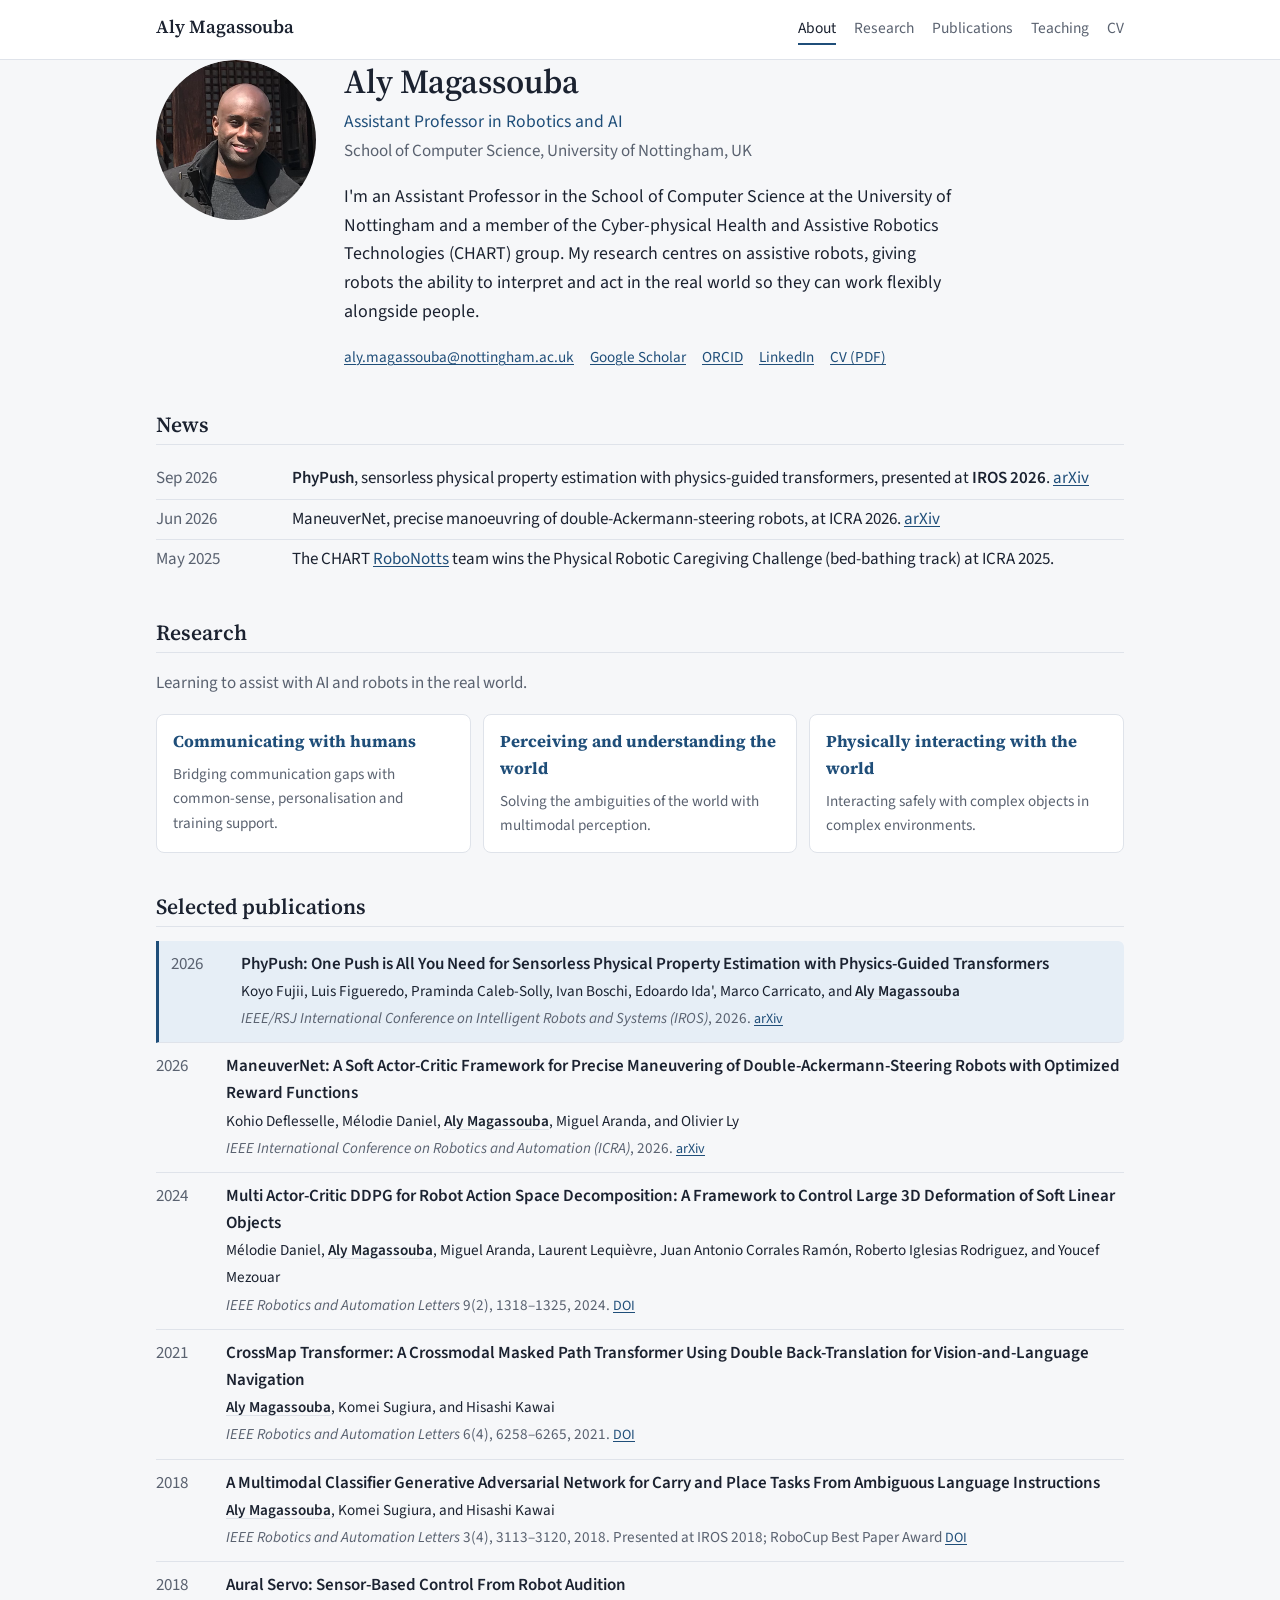
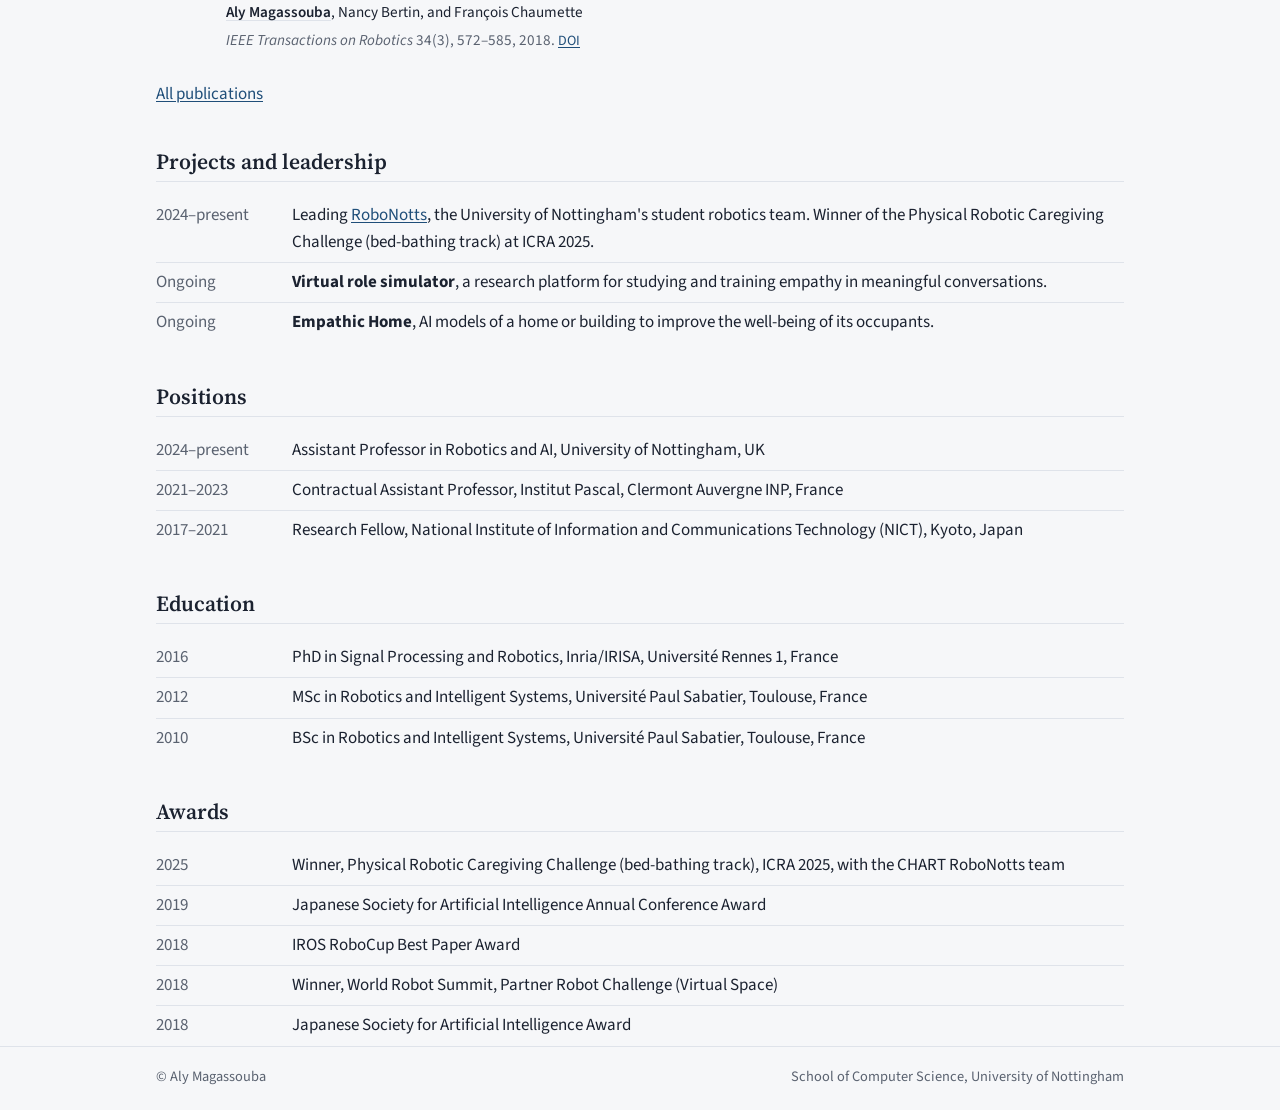
==== index.html @ 6cfc5ab5 "Personal website" ====
<!doctype html>
<html lang="en">
<head>
<meta charset="utf-8">
<meta name="viewport" content="width=device-width, initial-scale=1">
<title>Aly Magassouba</title>
<meta name="description" content="Aly Magassouba, Assistant Professor in Robotics and AI at the University of Nottingham: robot learning, assistive robotics, multimodal perception.">
<link rel="preconnect" href="https://fonts.googleapis.com">
<link rel="preconnect" href="https://fonts.gstatic.com" crossorigin>
<link rel="stylesheet" href="https://fonts.googleapis.com/css2?family=Source+Serif+4:opsz,wght@8..60,500;8..60,600&family=Source+Sans+3:wght@400;600&display=swap">
<link rel="stylesheet" href="assets/style.css">
<link rel="icon" href="assets/favicon.svg" type="image/svg+xml">
</head>
<body>
<header class="site-header">
  <div class="wrap header-inner">
    <a class="brand" href="index.html">Aly Magassouba</a>
    <nav class="nav" aria-label="Main">
      <a href="index.html" data-nav="about" aria-current="page">About</a>
      <a href="research.html" data-nav="research">Research</a>
      <a href="publications.html" data-nav="publications">Publications</a>
      <a href="teaching.html" data-nav="teaching">Teaching</a>
      <a href="cv.pdf" data-nav="cv">CV</a>
    </nav>
  </div>
</header>
<main class="wrap">
<section class="profile">
  <div class="portrait"><img src="assets/photo.png" alt="Aly Magassouba" width="160" height="160"></div>
  <div>
    <h1>Aly Magassouba</h1>
    <p class="role">Assistant Professor in Robotics and AI</p>
    <p class="affil">School of Computer Science, University of Nottingham, UK</p>
    <p class="lede">I'm an Assistant Professor in the School of Computer Science at the University of Nottingham and a member of the Cyber-physical Health and Assistive Robotics Technologies (CHART) group. My research centres on assistive robots, giving robots the ability to interpret and act in the real world so they can work flexibly alongside people.</p>
    <ul class="links-row">
      <li><a href="mailto:aly.magassouba@nottingham.ac.uk">aly.magassouba@nottingham.ac.uk</a></li>
      <li><a href="https://scholar.google.com/citations?user=JuYa_CcAAAAJ">Google Scholar</a></li>
      <li><a href="https://orcid.org/0000-0002-0895-5982">ORCID</a></li>
      <li><a href="https://www.linkedin.com/in/aly-magassouba-a8bb6161">LinkedIn</a></li>
      <li><a href="cv.pdf">CV (PDF)</a></li>
    </ul>
  </div>
</section>

<h2>News</h2>
<ul class="facts news">
  <li><span class="when">Sep 2026</span><span><strong>PhyPush</strong>, sensorless physical property estimation with physics-guided transformers, presented at <strong>IROS 2026</strong>. <a href="https://arxiv.org/abs/2605.26284">arXiv</a></span></li>
  <li><span class="when">Jun 2026</span><span>ManeuverNet, precise manoeuvring of double-Ackermann-steering robots, at ICRA 2026. <a href="https://arxiv.org/abs/2602.14726">arXiv</a></span></li>
  <li><span class="when">May 2025</span><span>The CHART <a href="https://robonotts.github.io/">RoboNotts</a> team wins the Physical Robotic Caregiving Challenge (bed-bathing track) at ICRA 2025.</span></li>
</ul>

<h2>Research</h2>
<p class="muted">Learning to assist with AI and robots in the real world.</p>
<div class="themes-grid">
  <a class="theme-card" href="research.html#communicate"><strong>Communicating with humans</strong><span>Bridging communication gaps with common-sense, personalisation and training support.</span></a>
  <a class="theme-card" href="research.html#perceive"><strong>Perceiving and understanding the world</strong><span>Solving the ambiguities of the world with multimodal perception.</span></a>
  <a class="theme-card" href="research.html#physical"><strong>Physically interacting with the world</strong><span>Interacting safely with complex objects in complex environments.</span></a>
</div>

<h2>Selected publications</h2>
<div class="selected">
<ol class="pubs compact">
<li class="pub"><span class="year">2026</span><div><span class="title">PhyPush: One Push is All You Need for Sensorless Physical Property Estimation with Physics-Guided Transformers</span><br><span class="authors">Koyo Fujii, Luis Figueredo, Praminda Caleb-Solly, Ivan Boschi, Edoardo Ida&#x27;, Marco Carricato, and <span class="me">Aly Magassouba</span></span><br><span class="venue"><em>IEEE/RSJ International Conference on Intelligent Robots and Systems (IROS)</em>, 2026.</span> <span class="links"><a href="https://arxiv.org/abs/2605.26284">arXiv</a></span></div></li>
<li class="pub"><span class="year">2026</span><div><span class="title">ManeuverNet: A Soft Actor-Critic Framework for Precise Maneuvering of Double-Ackermann-Steering Robots with Optimized Reward Functions</span><br><span class="authors">Kohio Deflesselle, Mélodie Daniel, <span class="me">Aly Magassouba</span>, Miguel Aranda, and Olivier Ly</span><br><span class="venue"><em>IEEE International Conference on Robotics and Automation (ICRA)</em>, 2026.</span> <span class="links"><a href="https://arxiv.org/abs/2602.14726">arXiv</a></span></div></li>
<li class="pub"><span class="year">2024</span><div><span class="title">Multi Actor-Critic DDPG for Robot Action Space Decomposition: A Framework to Control Large 3D Deformation of Soft Linear Objects</span><br><span class="authors">Mélodie Daniel, <span class="me">Aly Magassouba</span>, Miguel Aranda, Laurent Lequièvre, Juan Antonio Corrales Ramón, Roberto Iglesias Rodriguez, and Youcef Mezouar</span><br><span class="venue"><em>IEEE Robotics and Automation Letters</em> 9(2), 1318–1325, 2024.</span> <span class="links"><a href="https://doi.org/10.1109/LRA.2023.3342672">DOI</a></span></div></li>
<li class="pub"><span class="year">2021</span><div><span class="title">CrossMap Transformer: A Crossmodal Masked Path Transformer Using Double Back-Translation for Vision-and-Language Navigation</span><br><span class="authors"><span class="me">Aly Magassouba</span>, Komei Sugiura, and Hisashi Kawai</span><br><span class="venue"><em>IEEE Robotics and Automation Letters</em> 6(4), 6258–6265, 2021.</span> <span class="links"><a href="https://doi.org/10.1109/LRA.2021.3092686">DOI</a></span></div></li>
<li class="pub"><span class="year">2018</span><div><span class="title">A Multimodal Classifier Generative Adversarial Network for Carry and Place Tasks From Ambiguous Language Instructions</span><br><span class="authors"><span class="me">Aly Magassouba</span>, Komei Sugiura, and Hisashi Kawai</span><br><span class="venue"><em>IEEE Robotics and Automation Letters</em> 3(4), 3113–3120, 2018.</span> <span class="note">Presented at IROS 2018; RoboCup Best Paper Award</span> <span class="links"><a href="https://doi.org/10.1109/LRA.2018.2849607">DOI</a></span></div></li>
<li class="pub"><span class="year">2018</span><div><span class="title">Aural Servo: Sensor-Based Control From Robot Audition</span><br><span class="authors"><span class="me">Aly Magassouba</span>, Nancy Bertin, and François Chaumette</span><br><span class="venue"><em>IEEE Transactions on Robotics</em> 34(3), 572–585, 2018.</span> <span class="links"><a href="https://doi.org/10.1109/TRO.2018.2805310">DOI</a></span></div></li>
</ol>
</div>
<p><a href="publications.html">All publications</a></p>

<h2>Projects and leadership</h2>
<ul class="facts">
  <li><span class="when">2024&ndash;present</span><span>Leading <a href="https://robonotts.github.io/">RoboNotts</a>, the University of Nottingham's student robotics team. Winner of the Physical Robotic Caregiving Challenge (bed-bathing track) at ICRA 2025.</span></li>
  <li><span class="when">Ongoing</span><span><strong>Virtual role simulator</strong>, a research platform for studying and training empathy in meaningful conversations.</span></li>
  <li><span class="when">Ongoing</span><span><strong>Empathic Home</strong>, AI models of a home or building to improve the well-being of its occupants.</span></li>
</ul>

<h2>Positions</h2>
<ul class="facts">
  <li><span class="when">2024&ndash;present</span><span>Assistant Professor in Robotics and AI, University of Nottingham, UK</span></li>
  <li><span class="when">2021&ndash;2023</span><span>Contractual Assistant Professor, Institut Pascal, Clermont Auvergne INP, France</span></li>
  <li><span class="when">2017&ndash;2021</span><span>Research Fellow, National Institute of Information and Communications Technology (NICT), Kyoto, Japan</span></li>
</ul>

<h2>Education</h2>
<ul class="facts">
  <li><span class="when">2016</span><span>PhD in Signal Processing and Robotics, Inria/IRISA, Université Rennes 1, France</span></li>
  <li><span class="when">2012</span><span>MSc in Robotics and Intelligent Systems, Université Paul Sabatier, Toulouse, France</span></li>
  <li><span class="when">2010</span><span>BSc in Robotics and Intelligent Systems, Université Paul Sabatier, Toulouse, France</span></li>
</ul>

<h2>Awards</h2>
<ul class="facts">
  <li><span class="when">2025</span><span>Winner, Physical Robotic Caregiving Challenge (bed-bathing track), ICRA 2025, with the CHART RoboNotts team</span></li>
  <li><span class="when">2019</span><span>Japanese Society for Artificial Intelligence Annual Conference Award</span></li>
  <li><span class="when">2018</span><span>IROS RoboCup Best Paper Award</span></li>
  <li><span class="when">2018</span><span>Winner, World Robot Summit, Partner Robot Challenge (Virtual Space)</span></li>
  <li><span class="when">2018</span><span>Japanese Society for Artificial Intelligence Award</span></li>
</ul>

</main>
<footer class="site-footer">
  <div class="wrap">
    <span>&copy; Aly Magassouba</span>
    <span>School of Computer Science, University of Nottingham</span>
  </div>
</footer>
</body>
</html>
---- assets/style.css ----
/* Aly Magassouba: site styles. Colours are tokens; dark mode redefines the tokens only. */
:root {
  --bg: #f6f7f9;
  --surface: #ffffff;
  --text: #1b2230;
  --muted: #5a6270;
  --rule: #dfe3ea;
  --accent: #1f4e79;
  --accent-soft: #e6eef6;
  --tag: #8a5a00;
  --tag-bg: #fbf1dc;
  --measure: 68ch;
  --serif: "Source Serif 4", Georgia, "Times New Roman", serif;
  --sans: "Source Sans 3", "Segoe UI", Roboto, Helvetica, Arial, sans-serif;
}
@media (prefers-color-scheme: dark) {
  :root:not([data-theme="light"]) {
    --bg: #11151b;
    --surface: #171c24;
    --text: #e3e7ee;
    --muted: #9aa3b2;
    --rule: #2a313c;
    --accent: #8db8e3;
    --accent-soft: #1d2a38;
    --tag: #f0c56b;
    --tag-bg: #2d2615;
  }
}
:root[data-theme="dark"] {
  --bg: #11151b; --surface: #171c24; --text: #e3e7ee; --muted: #9aa3b2;
  --rule: #2a313c; --accent: #8db8e3; --accent-soft: #1d2a38; --tag: #f0c56b; --tag-bg: #2d2615;
}

* { box-sizing: border-box; }
html { -webkit-text-size-adjust: 100%; }
body {
  margin: 0; background: var(--bg); color: var(--text);
  font: 17px/1.6 var(--sans);
}
a { color: var(--accent); text-decoration-thickness: 1px; text-underline-offset: 2px; }
a:hover { text-decoration-thickness: 2px; }
a:focus-visible { outline: 2px solid var(--accent); outline-offset: 2px; border-radius: 2px; }
.wrap { max-width: 1000px; margin: 0 auto; padding: 0 16px; }

/* header */
.site-header { border-bottom: 1px solid var(--rule); background: var(--surface); }
.header-inner { display: flex; flex-wrap: wrap; align-items: baseline; justify-content: space-between;
  gap: 8px 24px; padding-top: 14px; padding-bottom: 14px; }
.brand { font: 600 1.15rem var(--serif); color: var(--text); text-decoration: none; }
.nav { display: flex; flex-wrap: wrap; gap: 4px 18px; }
.nav a { color: var(--muted); text-decoration: none; font-size: 0.97rem; padding: 2px 0;
  border-bottom: 2px solid transparent; }
.nav a:hover { color: var(--text); }
.nav a[aria-current="page"] { color: var(--text); border-bottom-color: var(--accent); }

main { padding-top: 40px; padding-bottom: 56px; }
h1, h2, h3 { font-family: var(--serif); font-weight: 600; line-height: 1.25; text-wrap: balance; }
h1 { font-size: 2.1rem; margin: 0 0 6px; }
h2 { font-size: 1.35rem; margin: 40px 0 14px; padding-bottom: 6px; border-bottom: 1px solid var(--rule); }
h3 { font-size: 1.08rem; margin: 22px 0 6px; }
p, li { max-width: var(--measure); }
.lede { font-size: 1.12rem; }
.muted { color: var(--muted); }

/* profile block on the home page */
.profile { display: grid; grid-template-columns: 160px 1fr; gap: 28px; align-items: start; }
.portrait { width: 160px; height: 160px; border-radius: 50%; background: var(--accent-soft);
  display: grid; place-items: center; font: 600 2.6rem var(--serif); color: var(--accent);
  overflow: hidden; }
.portrait img { width: 100%; height: 100%; object-fit: cover; }
.role { font-size: 1.1rem; color: var(--accent); margin: 0; }
.affil { color: var(--muted); margin: 2px 0 14px; }
.links-row { display: flex; flex-wrap: wrap; gap: 6px 16px; padding: 0; margin: 12px 0 0; list-style: none; }
.links-row a { font-size: 0.95rem; overflow-wrap: anywhere; }
p, li { overflow-wrap: break-word; }

/* two-column facts (education, awards, positions) */
.facts { list-style: none; padding: 0; margin: 0; }
.facts li { display: grid; grid-template-columns: 7.5rem 1fr; gap: 4px 16px; padding: 6px 0;
  max-width: none; border-bottom: 1px solid var(--rule); }
.facts li:last-child { border-bottom: 0; }
.facts .when { color: var(--muted); font-variant-numeric: tabular-nums; }
.chips { display: flex; flex-wrap: wrap; gap: 8px; padding: 0; list-style: none; }
.chips li { background: var(--accent-soft); color: var(--text); border-radius: 999px;
  padding: 3px 12px; font-size: 0.93rem; }

/* research themes */
.theme { padding: 4px 0 8px; }
.theme p { margin: 6px 0; }

/* publications */
.pubs { list-style: none; padding: 0; margin: 0; }
.pub { display: grid; grid-template-columns: 3.5rem 1fr; gap: 0 14px; padding: 10px 0;
  border-bottom: 1px solid var(--rule); max-width: none; }
.pub:last-child { border-bottom: 0; }
.pub .year { color: var(--muted); font-variant-numeric: tabular-nums; }
.pub .title { font-weight: 600; }
.pub .authors { color: var(--text); font-size: 0.95rem; }
.pub .me { font-weight: 600; text-decoration: underline; text-decoration-color: var(--rule);
  text-underline-offset: 3px; }
.pub .venue, .pub .note { color: var(--muted); font-size: 0.95rem; }
.pub .links a { font-size: 0.88rem; margin-right: 8px; }
.tag { font-size: 0.78rem; letter-spacing: 0.03em; text-transform: uppercase; color: var(--tag);
  background: var(--tag-bg); border-radius: 4px; padding: 1px 6px; white-space: nowrap; }
.toc { display: flex; flex-wrap: wrap; gap: 4px 18px; font-size: 0.95rem; margin: 6px 0 0; }

/* footer */
.site-footer { border-top: 1px solid var(--rule); color: var(--muted); font-size: 0.9rem; }
.site-footer .wrap { display: flex; flex-wrap: wrap; justify-content: space-between; gap: 6px 16px;
  padding-top: 18px; padding-bottom: 22px; }

@media (max-width: 640px) {
  body { font-size: 16px; }
  main { padding-top: 26px; }
  h1 { font-size: 1.75rem; }
  .profile { grid-template-columns: 1fr; gap: 16px; }
  .portrait { width: 112px; height: 112px; font-size: 1.9rem; }
  .facts li { grid-template-columns: 1fr; gap: 0; }
  .pub { grid-template-columns: 1fr; }
}
@media (prefers-reduced-motion: reduce) { * { transition: none !important; } }

/* research themes, news, featured publication */
.themes-grid { display: grid; grid-template-columns: repeat(auto-fit, minmax(220px, 1fr)); gap: 12px; }
.theme-card { display: flex; flex-direction: column; gap: 6px; padding: 14px 16px; background: var(--surface);
  border: 1px solid var(--rule); border-radius: 8px; color: var(--text); text-decoration: none; }
.theme-card strong { font-family: var(--serif); font-size: 1.05rem; color: var(--accent); }
.theme-card span { color: var(--muted); font-size: 0.95rem; }
.theme-card:hover { border-color: var(--accent); }
.selected .pubs li:first-child { border-left: 3px solid var(--accent); padding-left: 12px; background: var(--accent-soft);
  border-radius: 0 6px 6px 0; }
.news li strong { font-weight: 600; }
.theme-section { scroll-margin-top: 16px; }
.tagline { font-family: var(--serif); font-size: 1.08rem; color: var(--accent); margin: 0 0 10px; }
.projects { padding-left: 1.2em; }
.projects li { margin: 6px 0; }
.feature { border-left: 3px solid var(--accent); background: var(--accent-soft); padding: 10px 14px;
  border-radius: 0 6px 6px 0; margin: 10px 0 14px; }
.feature p { margin: 2px 0; }
.feature-label { font-size: 0.78rem; letter-spacing: 0.06em; text-transform: uppercase; color: var(--accent); font-weight: 600; }
.theme-pubs { margin: 8px 0 4px; }
.theme-pubs summary { cursor: pointer; color: var(--accent); font-weight: 600; padding: 4px 0; }
.themes { display: inline-flex; flex-wrap: wrap; gap: 4px 10px; margin-top: 2px; }
.theme-tag { font-size: 0.8rem; color: var(--muted); text-decoration: none; border: 1px solid var(--rule);
  border-radius: 999px; padding: 0 8px; }
.theme-tag:hover { color: var(--accent); border-color: var(--accent); }
.portrait { background: transparent; }
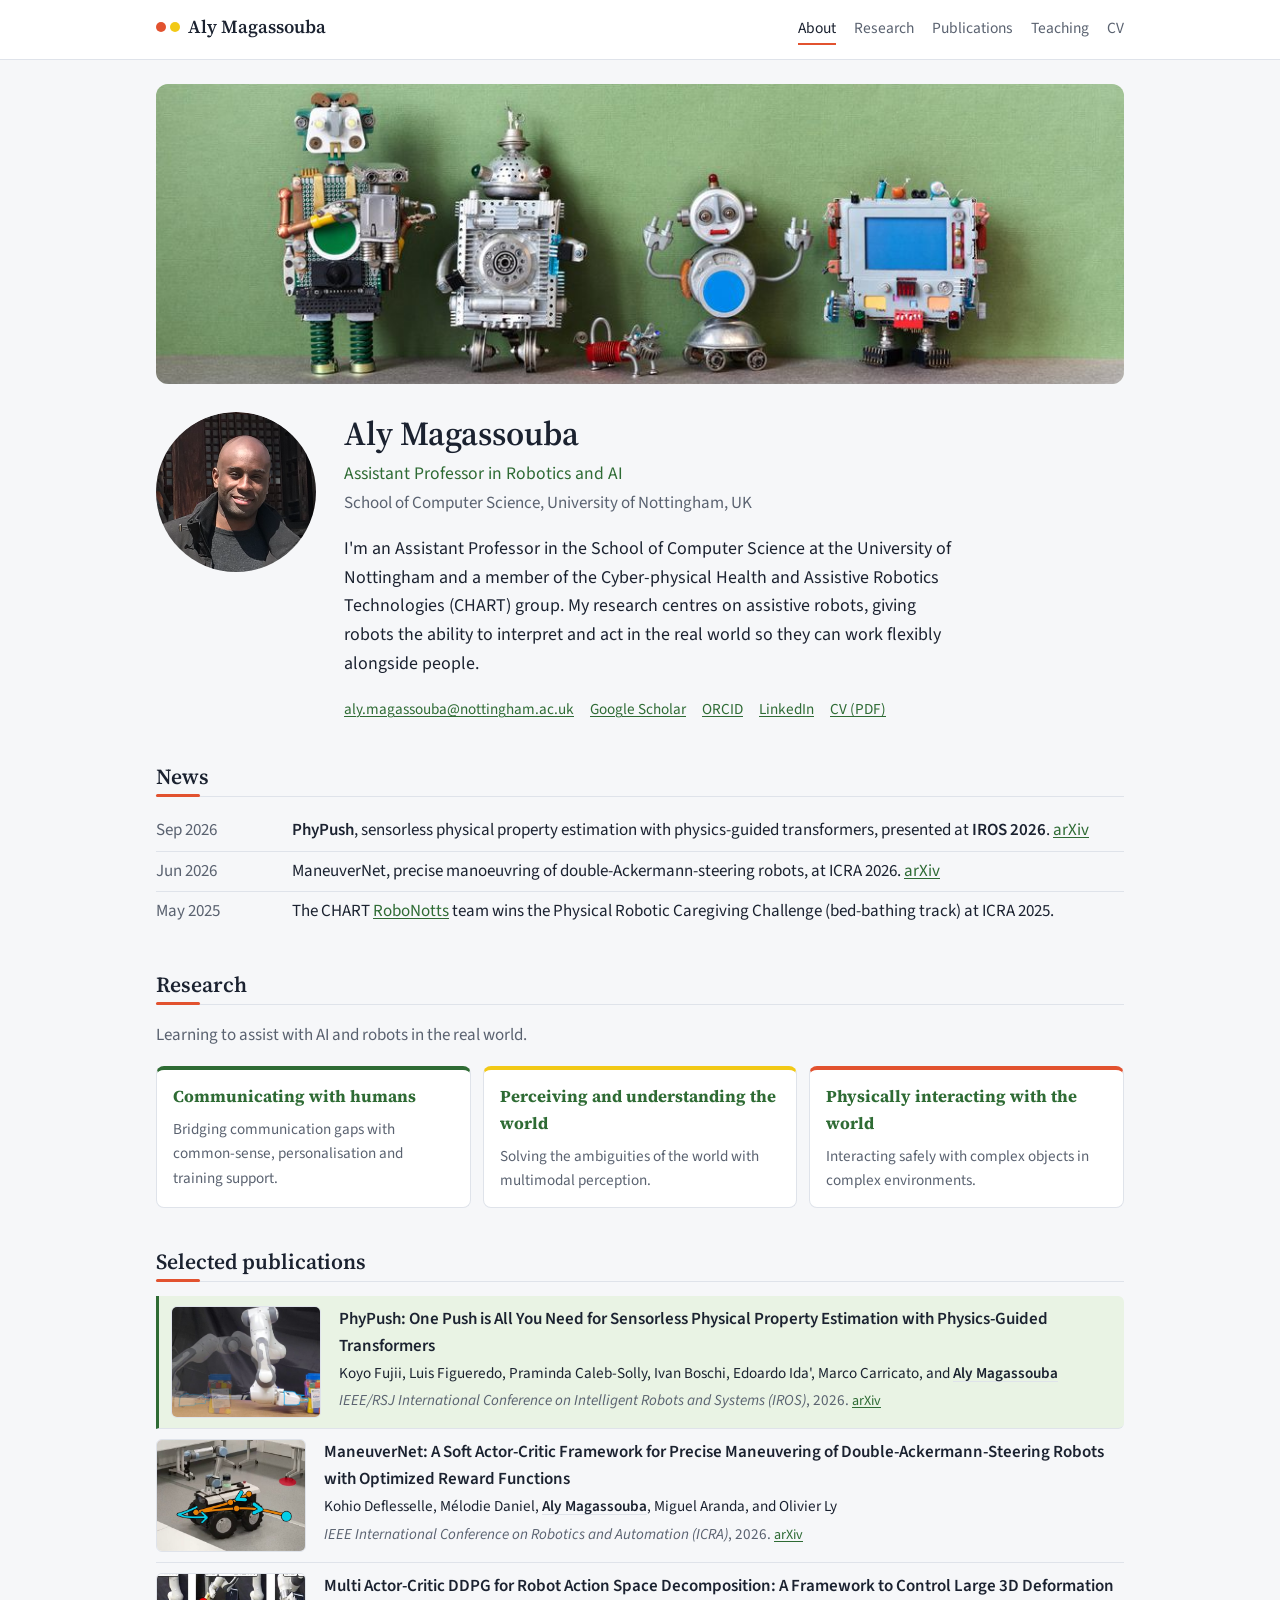
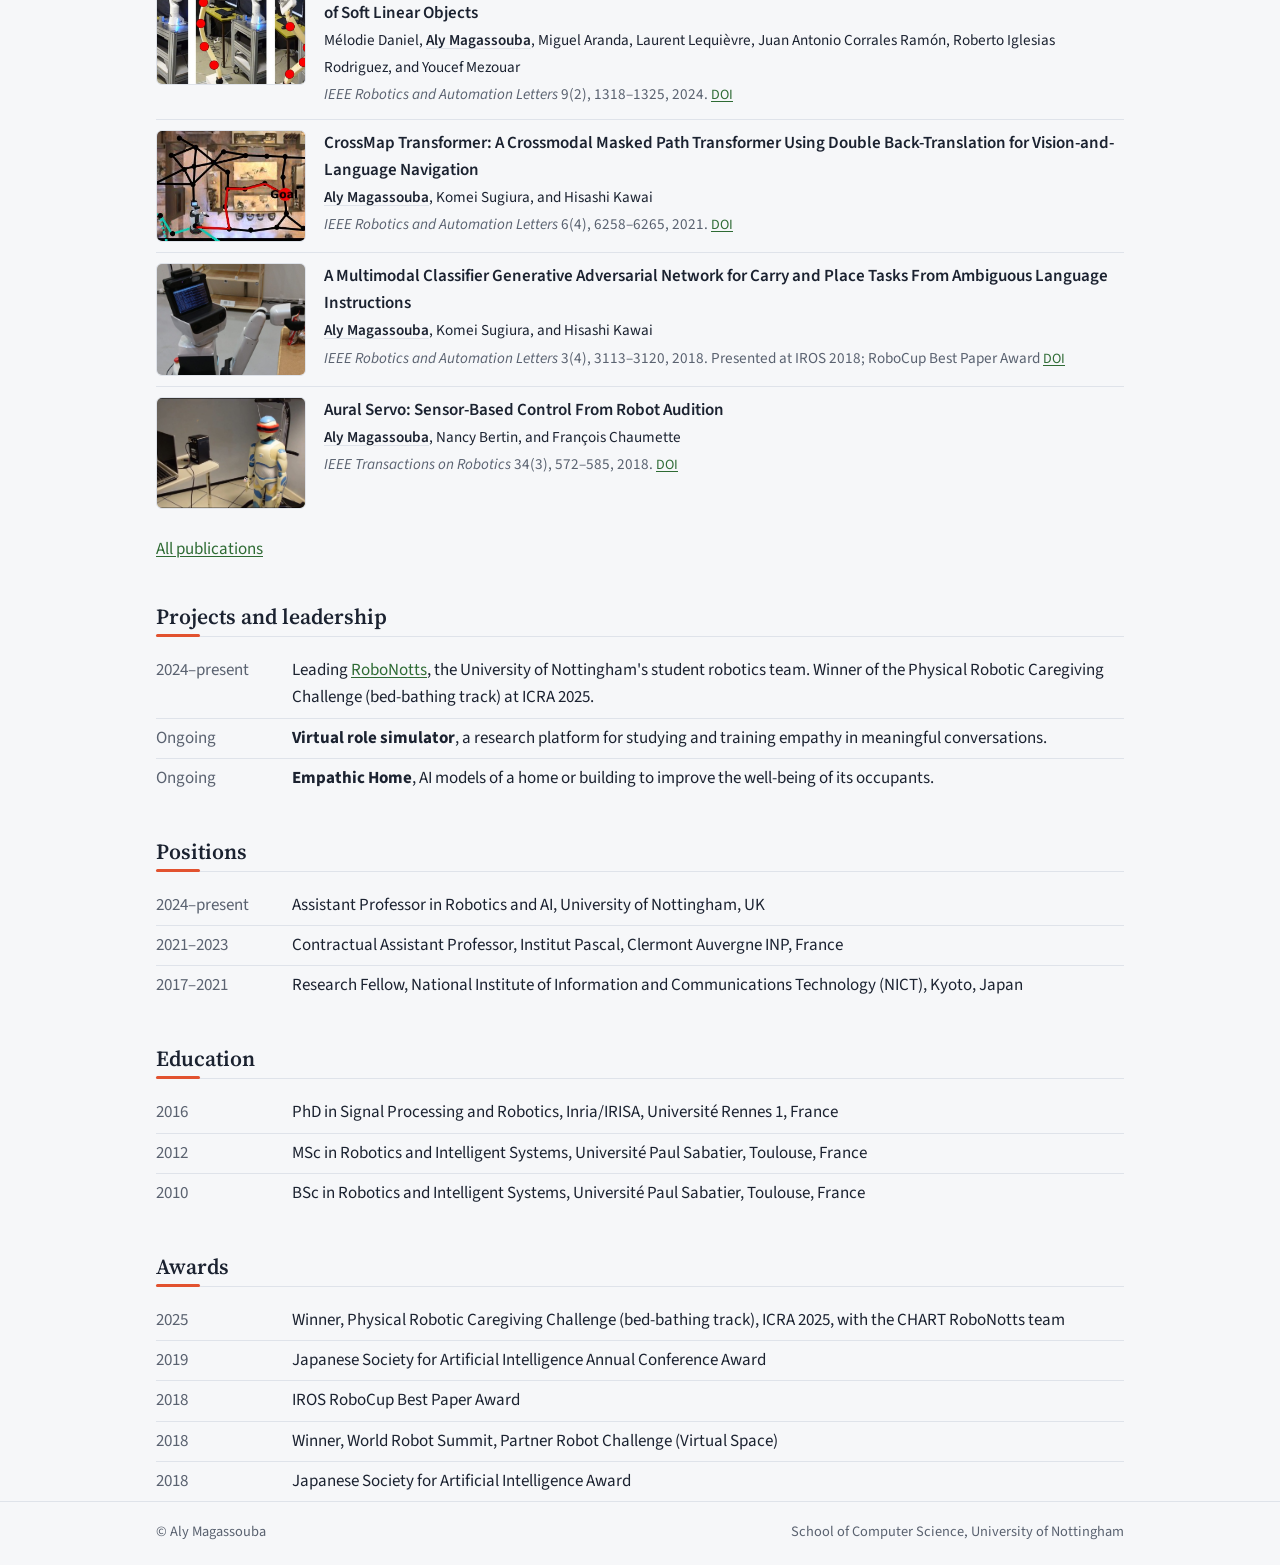
==== commit 49966148: "Colour: robot banners, accent palette from the banners, and thumbnails for the selected publications" ====
--- a/index.html
+++ b/index.html
@@ -25,6 +25,7 @@
   </div>
 </header>
 <main class="wrap">
+<figure class="banner"><img src="assets/banner-home.jpg" srcset="assets/banner-home-1000.jpg 1000w, assets/banner-home.jpg 2000w" sizes="(max-width: 1000px) 100vw, 968px" alt="" style="object-position: 50% 55%"></figure>
 <section class="profile">
   <div class="portrait"><img src="assets/photo.png" alt="Aly Magassouba" width="160" height="160"></div>
   <div>
@@ -60,12 +61,12 @@
 <h2>Selected publications</h2>
 <div class="selected">
 <ol class="pubs compact">
-<li class="pub"><span class="year">2026</span><div><span class="title">PhyPush: One Push is All You Need for Sensorless Physical Property Estimation with Physics-Guided Transformers</span><br><span class="authors">Koyo Fujii, Luis Figueredo, Praminda Caleb-Solly, Ivan Boschi, Edoardo Ida&#x27;, Marco Carricato, and <span class="me">Aly Magassouba</span></span><br><span class="venue"><em>IEEE/RSJ International Conference on Intelligent Robots and Systems (IROS)</em>, 2026.</span> <span class="links"><a href="https://arxiv.org/abs/2605.26284">arXiv</a></span></div></li>
-<li class="pub"><span class="year">2026</span><div><span class="title">ManeuverNet: A Soft Actor-Critic Framework for Precise Maneuvering of Double-Ackermann-Steering Robots with Optimized Reward Functions</span><br><span class="authors">Kohio Deflesselle, Mélodie Daniel, <span class="me">Aly Magassouba</span>, Miguel Aranda, and Olivier Ly</span><br><span class="venue"><em>IEEE International Conference on Robotics and Automation (ICRA)</em>, 2026.</span> <span class="links"><a href="https://arxiv.org/abs/2602.14726">arXiv</a></span></div></li>
-<li class="pub"><span class="year">2024</span><div><span class="title">Multi Actor-Critic DDPG for Robot Action Space Decomposition: A Framework to Control Large 3D Deformation of Soft Linear Objects</span><br><span class="authors">Mélodie Daniel, <span class="me">Aly Magassouba</span>, Miguel Aranda, Laurent Lequièvre, Juan Antonio Corrales Ramón, Roberto Iglesias Rodriguez, and Youcef Mezouar</span><br><span class="venue"><em>IEEE Robotics and Automation Letters</em> 9(2), 1318–1325, 2024.</span> <span class="links"><a href="https://doi.org/10.1109/LRA.2023.3342672">DOI</a></span></div></li>
-<li class="pub"><span class="year">2021</span><div><span class="title">CrossMap Transformer: A Crossmodal Masked Path Transformer Using Double Back-Translation for Vision-and-Language Navigation</span><br><span class="authors"><span class="me">Aly Magassouba</span>, Komei Sugiura, and Hisashi Kawai</span><br><span class="venue"><em>IEEE Robotics and Automation Letters</em> 6(4), 6258–6265, 2021.</span> <span class="links"><a href="https://doi.org/10.1109/LRA.2021.3092686">DOI</a></span></div></li>
-<li class="pub"><span class="year">2018</span><div><span class="title">A Multimodal Classifier Generative Adversarial Network for Carry and Place Tasks From Ambiguous Language Instructions</span><br><span class="authors"><span class="me">Aly Magassouba</span>, Komei Sugiura, and Hisashi Kawai</span><br><span class="venue"><em>IEEE Robotics and Automation Letters</em> 3(4), 3113–3120, 2018.</span> <span class="note">Presented at IROS 2018; RoboCup Best Paper Award</span> <span class="links"><a href="https://doi.org/10.1109/LRA.2018.2849607">DOI</a></span></div></li>
-<li class="pub"><span class="year">2018</span><div><span class="title">Aural Servo: Sensor-Based Control From Robot Audition</span><br><span class="authors"><span class="me">Aly Magassouba</span>, Nancy Bertin, and François Chaumette</span><br><span class="venue"><em>IEEE Transactions on Robotics</em> 34(3), 572–585, 2018.</span> <span class="links"><a href="https://doi.org/10.1109/TRO.2018.2805310">DOI</a></span></div></li>
+<li class="pub has-thumb"><img class="thumb" src="assets/papers/fujii2026phypush.jpg" alt="" loading="lazy"><div><span class="title">PhyPush: One Push is All You Need for Sensorless Physical Property Estimation with Physics-Guided Transformers</span><br><span class="authors">Koyo Fujii, Luis Figueredo, Praminda Caleb-Solly, Ivan Boschi, Edoardo Ida&#x27;, Marco Carricato, and <span class="me">Aly Magassouba</span></span><br><span class="venue"><em>IEEE/RSJ International Conference on Intelligent Robots and Systems (IROS)</em>, 2026.</span> <span class="links"><a href="https://arxiv.org/abs/2605.26284">arXiv</a></span></div></li>
+<li class="pub has-thumb"><img class="thumb" src="assets/papers/deflesselle2026maneuvernet.jpg" alt="" loading="lazy"><div><span class="title">ManeuverNet: A Soft Actor-Critic Framework for Precise Maneuvering of Double-Ackermann-Steering Robots with Optimized Reward Functions</span><br><span class="authors">Kohio Deflesselle, Mélodie Daniel, <span class="me">Aly Magassouba</span>, Miguel Aranda, and Olivier Ly</span><br><span class="venue"><em>IEEE International Conference on Robotics and Automation (ICRA)</em>, 2026.</span> <span class="links"><a href="https://arxiv.org/abs/2602.14726">arXiv</a></span></div></li>
+<li class="pub has-thumb"><img class="thumb" src="assets/papers/daniel2024multi.jpg" alt="" loading="lazy"><div><span class="title">Multi Actor-Critic DDPG for Robot Action Space Decomposition: A Framework to Control Large 3D Deformation of Soft Linear Objects</span><br><span class="authors">Mélodie Daniel, <span class="me">Aly Magassouba</span>, Miguel Aranda, Laurent Lequièvre, Juan Antonio Corrales Ramón, Roberto Iglesias Rodriguez, and Youcef Mezouar</span><br><span class="venue"><em>IEEE Robotics and Automation Letters</em> 9(2), 1318–1325, 2024.</span> <span class="links"><a href="https://doi.org/10.1109/LRA.2023.3342672">DOI</a></span></div></li>
+<li class="pub has-thumb"><img class="thumb" src="assets/papers/magassouba2021crossmap.jpg" alt="" loading="lazy"><div><span class="title">CrossMap Transformer: A Crossmodal Masked Path Transformer Using Double Back-Translation for Vision-and-Language Navigation</span><br><span class="authors"><span class="me">Aly Magassouba</span>, Komei Sugiura, and Hisashi Kawai</span><br><span class="venue"><em>IEEE Robotics and Automation Letters</em> 6(4), 6258–6265, 2021.</span> <span class="links"><a href="https://doi.org/10.1109/LRA.2021.3092686">DOI</a></span></div></li>
+<li class="pub has-thumb"><img class="thumb" src="assets/papers/magassouba2018multimodal.jpg" alt="" loading="lazy"><div><span class="title">A Multimodal Classifier Generative Adversarial Network for Carry and Place Tasks From Ambiguous Language Instructions</span><br><span class="authors"><span class="me">Aly Magassouba</span>, Komei Sugiura, and Hisashi Kawai</span><br><span class="venue"><em>IEEE Robotics and Automation Letters</em> 3(4), 3113–3120, 2018.</span> <span class="note">Presented at IROS 2018; RoboCup Best Paper Award</span> <span class="links"><a href="https://doi.org/10.1109/LRA.2018.2849607">DOI</a></span></div></li>
+<li class="pub has-thumb"><img class="thumb" src="assets/papers/magassouba2018aural.jpg" alt="" loading="lazy"><div><span class="title">Aural Servo: Sensor-Based Control From Robot Audition</span><br><span class="authors"><span class="me">Aly Magassouba</span>, Nancy Bertin, and François Chaumette</span><br><span class="venue"><em>IEEE Transactions on Robotics</em> 34(3), 572–585, 2018.</span> <span class="links"><a href="https://doi.org/10.1109/TRO.2018.2805310">DOI</a></span></div></li>
 </ol>
 </div>
 <p><a href="publications.html">All publications</a></p>
--- a/assets/style.css
+++ b/assets/style.css
@@ -5,10 +5,12 @@
   --text: #1b2230;
   --muted: #5a6270;
   --rule: #dfe3ea;
-  --accent: #1f4e79;
-  --accent-soft: #e6eef6;
-  --tag: #8a5a00;
-  --tag-bg: #fbf1dc;
+  --accent: #2e6b34;
+  --accent-soft: #e9f3e4;
+  --tag: #7a5600;
+  --tag-bg: #fff1b8;
+  --pop: #e2522f;
+  --sun: #f2c916;
   --measure: 68ch;
   --serif: "Source Serif 4", Georgia, "Times New Roman", serif;
   --sans: "Source Sans 3", "Segoe UI", Roboto, Helvetica, Arial, sans-serif;
@@ -20,15 +22,18 @@
     --text: #e3e7ee;
     --muted: #9aa3b2;
     --rule: #2a313c;
-    --accent: #8db8e3;
-    --accent-soft: #1d2a38;
-    --tag: #f0c56b;
-    --tag-bg: #2d2615;
+    --accent: #9fd18b;
+    --accent-soft: #1c2a1d;
+    --tag: #f6d36b;
+    --tag-bg: #2f2a12;
+    --pop: #ff8a65;
+    --sun: #f2c916;
   }
 }
 :root[data-theme="dark"] {
   --bg: #11151b; --surface: #171c24; --text: #e3e7ee; --muted: #9aa3b2;
-  --rule: #2a313c; --accent: #8db8e3; --accent-soft: #1d2a38; --tag: #f0c56b; --tag-bg: #2d2615;
+  --rule: #2a313c; --accent: #9fd18b; --accent-soft: #1c2a1d; --tag: #f6d36b; --tag-bg: #2f2a12;
+  --pop: #ff8a65; --sun: #f2c916;
 }
 
 * { box-sizing: border-box; }
@@ -51,12 +56,15 @@
 .nav a { color: var(--muted); text-decoration: none; font-size: 0.97rem; padding: 2px 0;
   border-bottom: 2px solid transparent; }
 .nav a:hover { color: var(--text); }
-.nav a[aria-current="page"] { color: var(--text); border-bottom-color: var(--accent); }
+.nav a[aria-current="page"] { color: var(--text); border-bottom-color: var(--pop); }
 
 main { padding-top: 40px; padding-bottom: 56px; }
 h1, h2, h3 { font-family: var(--serif); font-weight: 600; line-height: 1.25; text-wrap: balance; }
 h1 { font-size: 2.1rem; margin: 0 0 6px; }
-h2 { font-size: 1.35rem; margin: 40px 0 14px; padding-bottom: 6px; border-bottom: 1px solid var(--rule); }
+h2 { font-size: 1.35rem; margin: 40px 0 14px; padding-bottom: 6px; border-bottom: 1px solid var(--rule);
+  position: relative; }
+h2::after { content: ""; position: absolute; left: 0; bottom: -1px; width: 44px; height: 3px;
+  background: var(--pop); border-radius: 2px; }
 h3 { font-size: 1.08rem; margin: 22px 0 6px; }
 p, li { max-width: var(--measure); }
 .lede { font-size: 1.12rem; }
@@ -145,3 +153,28 @@
   border-radius: 999px; padding: 0 8px; }
 .theme-tag:hover { color: var(--accent); border-color: var(--accent); }
 .portrait { background: transparent; }
+
+/* colour: banners from the toy-robot photographs, and one accent per research theme */
+.banner { margin: 0 0 28px; border-radius: 12px; overflow: hidden; background: var(--accent-soft); }
+.banner img { display: block; width: 100%; height: 300px; object-fit: cover; }
+.banner.short img { height: 200px; }
+main:has(> .banner:first-child) { padding-top: 24px; }
+.theme-card { border-top: 4px solid var(--accent); }
+.theme-card:nth-child(2) { border-top-color: var(--sun); }
+.theme-card:nth-child(3) { border-top-color: var(--pop); }
+.brand::before { content: ""; display: inline-block; width: 10px; height: 10px; margin-right: 8px;
+  border-radius: 50%; background: var(--pop); box-shadow: 14px 0 0 var(--sun); margin-right: 22px;
+  vertical-align: 1px; }
+@media (max-width: 640px) {
+  .banner img { height: 170px; }
+  .banner.short img { height: 130px; }
+}
+
+/* selected publications: a thumbnail of each paper's robot or task */
+.pub.has-thumb { grid-template-columns: 150px 1fr; gap: 0 18px; align-items: start; }
+.pub .thumb { width: 150px; aspect-ratio: 4 / 3; object-fit: cover; border-radius: 6px;
+  border: 1px solid var(--rule); background: var(--surface); display: block; }
+@media (max-width: 640px) {
+  .pub.has-thumb { grid-template-columns: 96px 1fr; gap: 0 12px; }
+  .pub .thumb { width: 96px; }
+}
